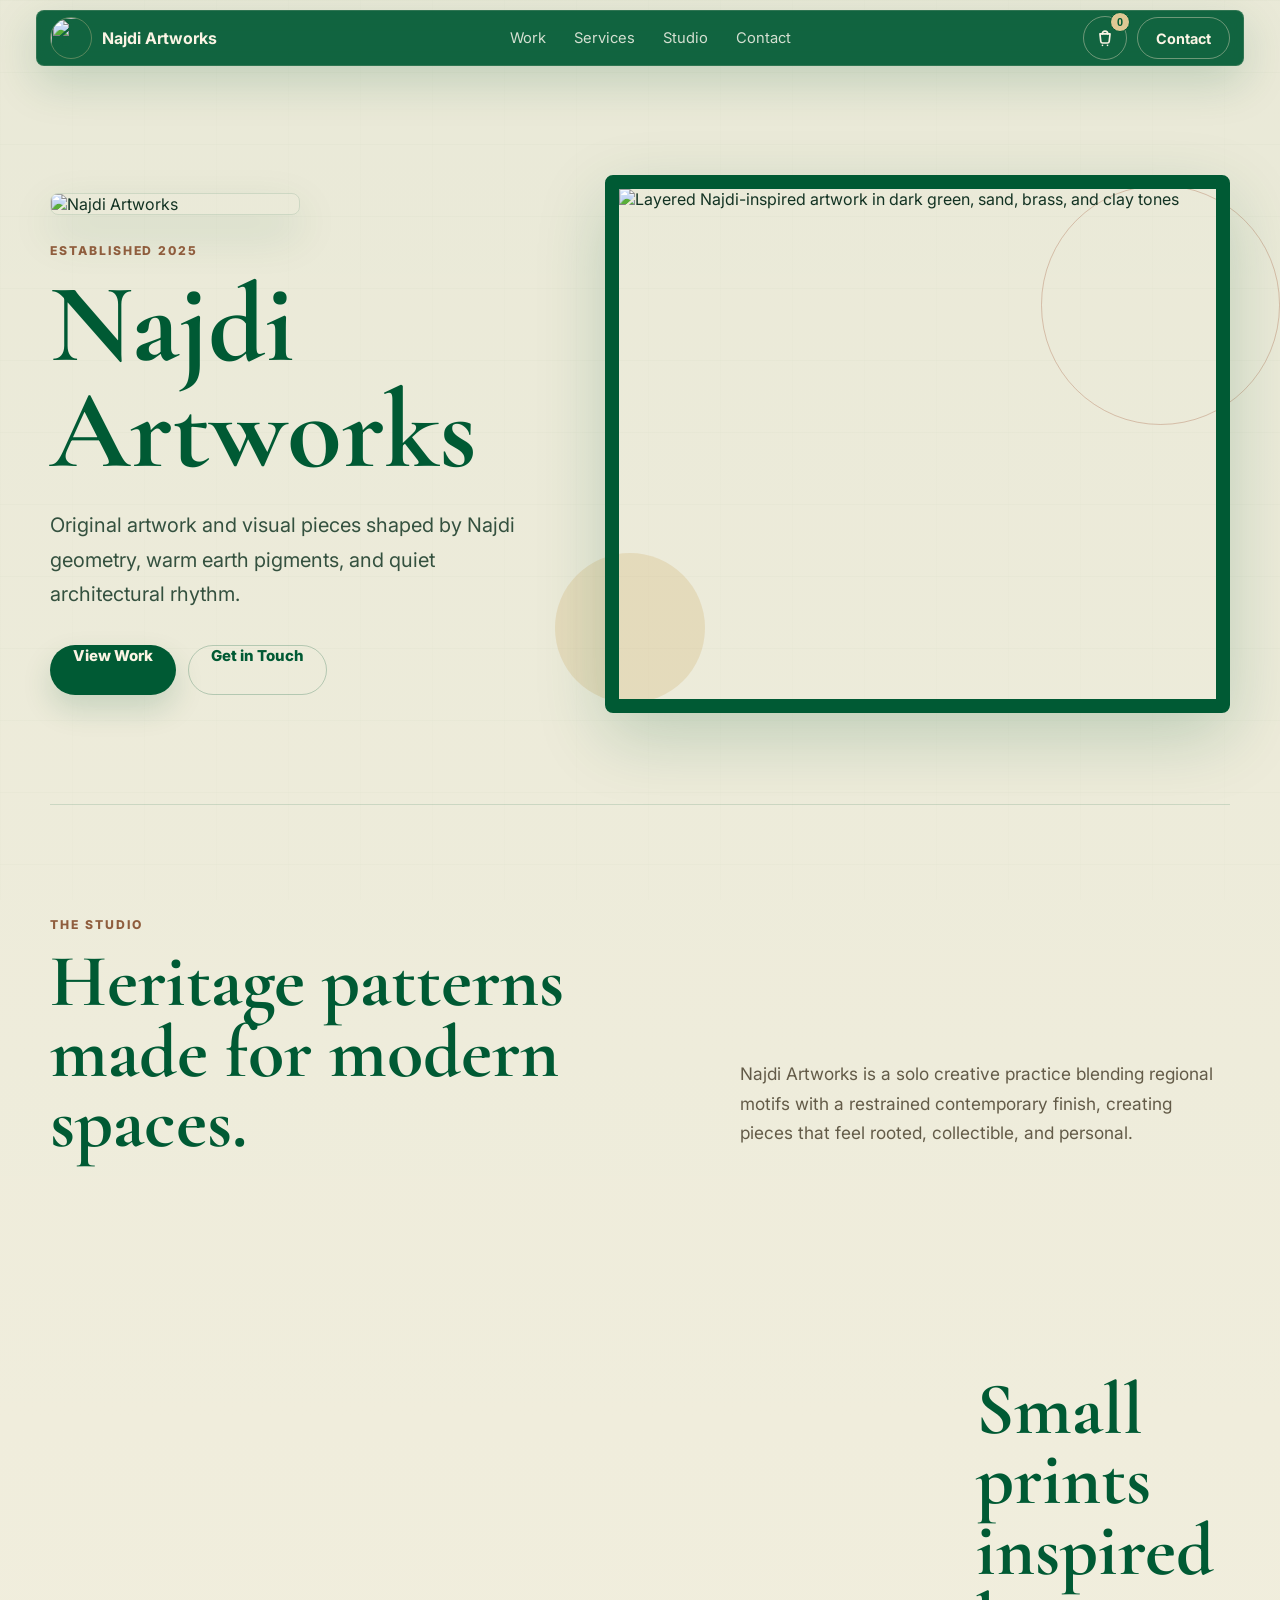
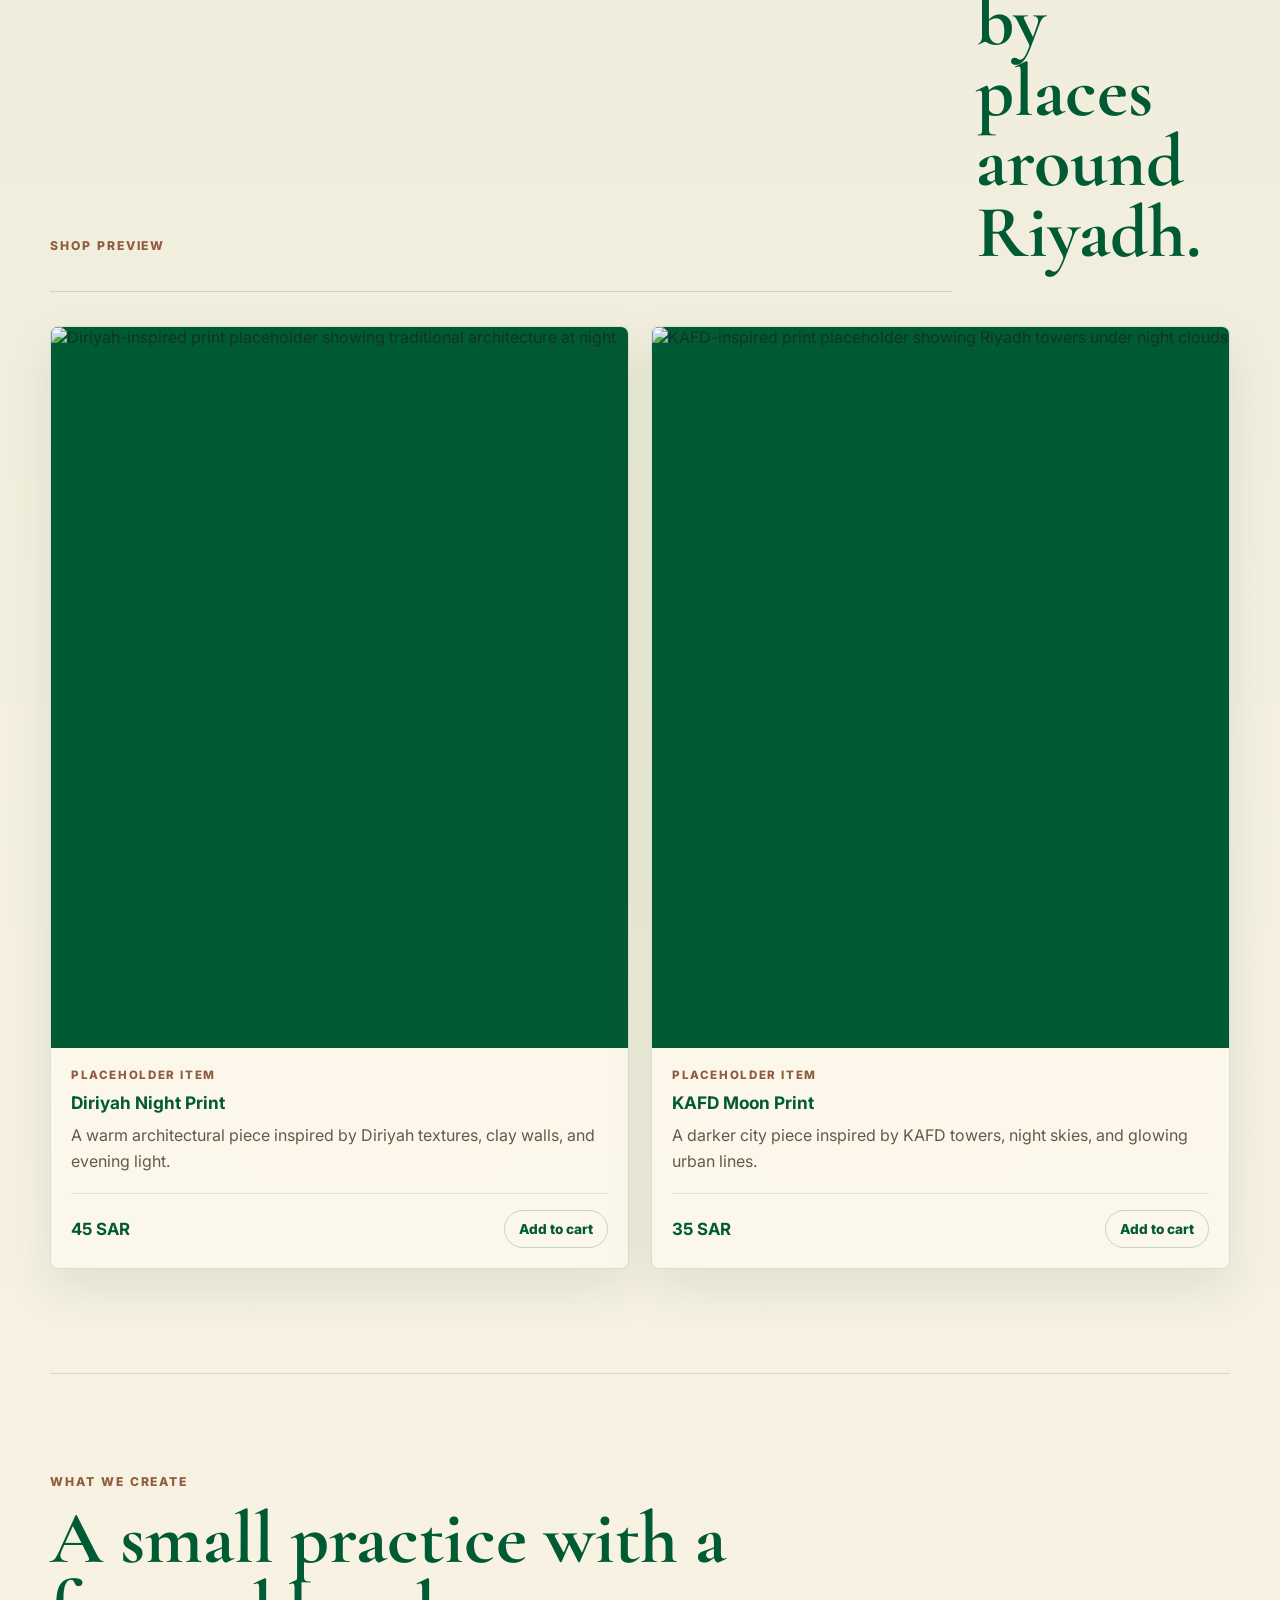
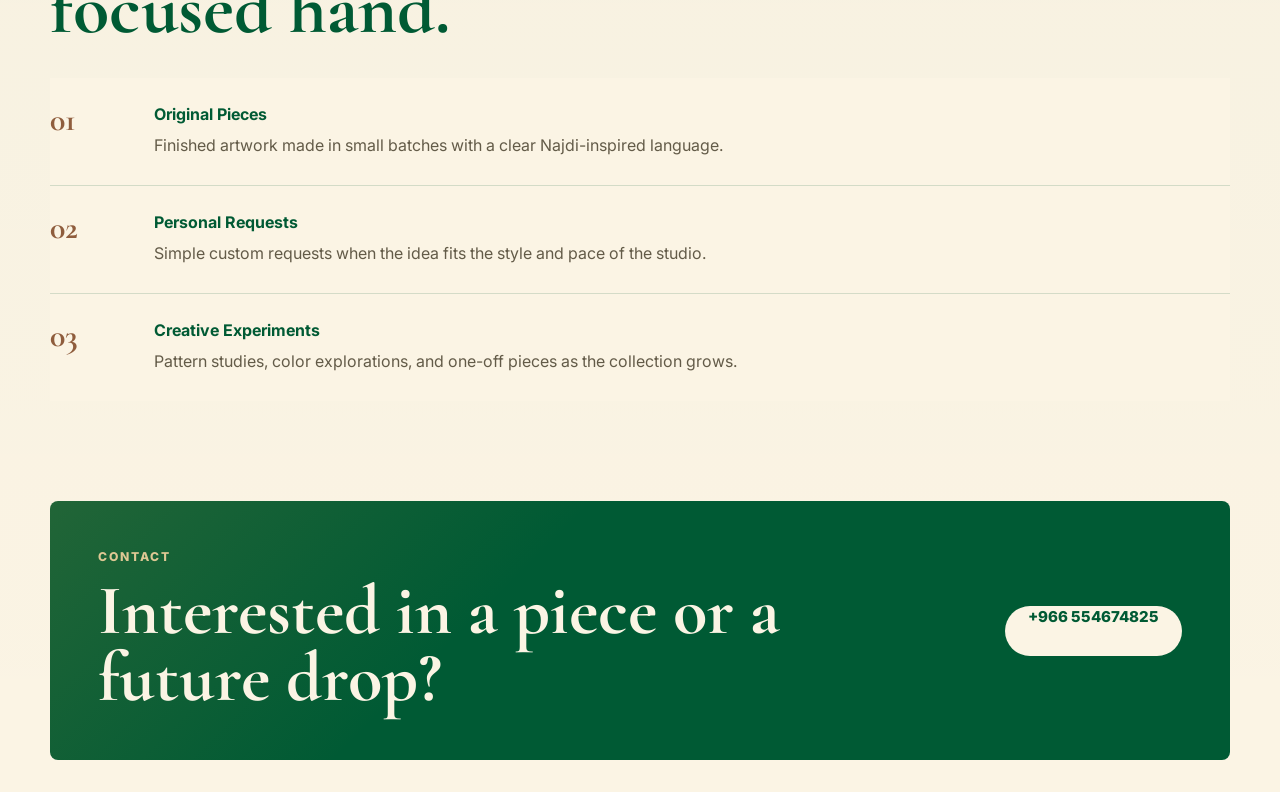
==== index.html @ 3f3e4f2d "Add files via upload" ====
<!DOCTYPE html>
<html lang="en">
  <head>
    <meta charset="UTF-8" />
    <meta name="viewport" content="width=device-width, initial-scale=1.0" />
    <title>Najdi Artworks | Contemporary Najdi-Inspired Art</title>
    <meta
      name="description"
      content="Najdi Artworks creates contemporary art, wall pieces, and custom visual work inspired by Najdi heritage, pattern, and material craft."
    />
    <link rel="preconnect" href="https://fonts.googleapis.com" />
    <link rel="preconnect" href="https://fonts.gstatic.com" crossorigin />
    <link
      href="https://fonts.googleapis.com/css2?family=Cormorant+Garamond:wght@600;700&family=Inter:wght@400;500;600;700&display=swap"
      rel="stylesheet"
    />
    <link rel="stylesheet" href="styles.css" />
  </head>
  <body>
    <header class="site-header">
      <a class="brand" href="#" aria-label="Najdi Artworks home">
        <img class="brand-logo" src="najdi-logo.png" alt="" aria-hidden="true" />
        <span>Najdi Artworks</span>
      </a>
      <nav class="nav-links" aria-label="Main navigation">
        <a href="#work">Work</a>
        <a href="#services">Services</a>
        <a href="#studio">Studio</a>
        <a href="#contact">Contact</a>
      </nav>
      <div class="header-controls">
        <button class="cart-button" type="button" aria-label="Open shopping cart" aria-expanded="false">
          <svg aria-hidden="true" viewBox="0 0 24 24">
            <path d="M6.5 7.5h11l-.9 8.2a2 2 0 0 1-2 1.8H9.4a2 2 0 0 1-2-1.8L6.5 7.5Z" />
            <path d="M9 7.5a3 3 0 0 1 6 0" />
            <path d="M9.2 20h.1" />
            <path d="M14.7 20h.1" />
          </svg>
          <span class="cart-count" aria-live="polite">0</span>
        </button>
        <a class="header-action" href="#contact">Contact</a>
      </div>
    </header>

    <aside class="cart-popover" aria-label="Shopping cart" aria-hidden="true">
      <div class="cart-head">
        <div>
          <p class="cart-kicker">Your cart</p>
          <h2>Shopping Cart</h2>
        </div>
        <button class="cart-close" type="button" aria-label="Close shopping cart">x</button>
      </div>
      <div class="cart-items" aria-live="polite">
        <p class="cart-empty">Your cart is empty.</p>
      </div>
      <div class="cart-summary">
        <span>Total</span>
        <strong class="cart-total">0 SAR</strong>
      </div>
      <button class="cart-clear" type="button">Clear cart</button>
      <a class="checkout-button" href="#contact">Checkout request</a>
    </aside>

    <main>
      <section class="hero" aria-labelledby="hero-title">
        <div class="hero-copy">
          <img class="hero-logo" src="najdi-logo.png" alt="Najdi Artworks" />
          <p class="eyebrow">Established 2025</p>
          <h1 id="hero-title">Najdi Artworks</h1>
          <p class="hero-lede">
            Original artwork and visual pieces shaped by Najdi geometry, warm
            earth pigments, and quiet architectural rhythm.
          </p>
          <div class="hero-actions" aria-label="Primary actions">
            <a class="button button-primary" href="#work">View Work</a>
            <a class="button button-secondary" href="#contact">Get in Touch</a>
          </div>
        </div>
        <div class="hero-media" aria-label="Najdi Artworks visual preview">
          <img
            src="najdi-artworks-hero.png"
            alt="Layered Najdi-inspired artwork in dark green, sand, brass, and clay tones"
          />
        </div>
      </section>

      <section class="intro-band" id="studio" aria-labelledby="studio-title">
        <div class="section-kicker">The studio</div>
        <div class="intro-grid">
          <h2 id="studio-title">Heritage patterns made for modern spaces.</h2>
          <p>
            Najdi Artworks is a solo creative practice blending regional motifs
            with a restrained contemporary finish, creating pieces that feel
            rooted, collectible, and personal.
          </p>
        </div>
      </section>

      <section class="work-section" id="work" aria-labelledby="work-title">
        <div class="section-heading">
          <p class="eyebrow">Shop preview</p>
          <h2 id="work-title">Small prints inspired by places around Riyadh.</h2>
        </div>
        <div class="product-grid">
          <article class="product-card">
            <img
              src="diriyah-print.jpg"
              alt="Diriyah-inspired print placeholder showing traditional architecture at night"
            />
            <div class="product-info">
              <p class="product-tag">Placeholder item</p>
              <h3>Diriyah Night Print</h3>
              <p>A warm architectural piece inspired by Diriyah textures, clay walls, and evening light.</p>
              <div class="product-footer">
                <strong>45 SAR</strong>
                <button
                  type="button"
                  data-cart-add
                  data-name="Diriyah Night Print"
                  data-price="45"
                >
                  Add to cart
                </button>
              </div>
            </div>
          </article>
          <article class="product-card">
            <img
              src="kafd-print.jpg"
              alt="KAFD-inspired print placeholder showing Riyadh towers under night clouds"
            />
            <div class="product-info">
              <p class="product-tag">Placeholder item</p>
              <h3>KAFD Moon Print</h3>
              <p>A darker city piece inspired by KAFD towers, night skies, and glowing urban lines.</p>
              <div class="product-footer">
                <strong>35 SAR</strong>
                <button
                  type="button"
                  data-cart-add
                  data-name="KAFD Moon Print"
                  data-price="35"
                >
                  Add to cart
                </button>
              </div>
            </div>
          </article>
        </div>
      </section>

      <section class="services-section" id="services" aria-labelledby="services-title">
        <div class="section-heading compact">
          <p class="eyebrow">What we create</p>
          <h2 id="services-title">A small practice with a focused hand.</h2>
        </div>
        <div class="service-list">
          <article class="service-item">
            <span>01</span>
            <div>
              <h3>Original Pieces</h3>
              <p>Finished artwork made in small batches with a clear Najdi-inspired language.</p>
            </div>
          </article>
          <article class="service-item">
            <span>02</span>
            <div>
              <h3>Personal Requests</h3>
              <p>Simple custom requests when the idea fits the style and pace of the studio.</p>
            </div>
          </article>
          <article class="service-item">
            <span>03</span>
            <div>
              <h3>Creative Experiments</h3>
              <p>Pattern studies, color explorations, and one-off pieces as the collection grows.</p>
            </div>
          </article>
        </div>
      </section>

      <section class="contact-band" id="contact" aria-labelledby="contact-title">
        <div>
          <p class="eyebrow">Contact</p>
          <h2 id="contact-title">Interested in a piece or a future drop?</h2>
        </div>
        <a class="button button-primary light" href="tel:+966554674825">
          +966 554674825
        </a>
      </section>
    </main>
    <script src="script.js"></script>
  </body>
</html>
---- styles.css ----
:root {
  --green-950: #005a34;
  --green-900: #00653b;
  --green-800: #087045;
  --sand-50: #fbf4e4;
  --sand-100: #ead8ae;
  --sand-200: #d6bd83;
  --clay: #8f5d3d;
  --brass: #dec894;
  --ink: #133323;
  --muted: #635b48;
  --white: #fffaf0;
  --shadow: 0 24px 70px rgba(0, 90, 52, 0.2);
  --radius: 8px;
  color-scheme: light;
}

* {
  box-sizing: border-box;
}

html {
  scroll-behavior: smooth;
}

body {
  margin: 0;
  min-width: 320px;
  overflow-x: clip;
  background:
    linear-gradient(180deg, rgba(0, 90, 52, 0.07), rgba(0, 90, 52, 0)),
    var(--sand-50);
  color: var(--ink);
  font-family: Inter, Arial, sans-serif;
}

body::before {
  content: "";
  position: fixed;
  inset: 0;
  z-index: -1;
  pointer-events: none;
  opacity: 0.28;
  background-image:
    linear-gradient(rgba(0, 90, 52, 0.06) 1px, transparent 1px),
    linear-gradient(90deg, rgba(0, 90, 52, 0.04) 1px, transparent 1px);
  background-size: 72px 72px;
}

img {
  display: block;
  max-width: 100%;
}

a {
  color: inherit;
  text-decoration: none;
}

.site-header {
  position: sticky;
  top: 0;
  z-index: 20;
  display: grid;
  grid-template-columns: auto 1fr auto;
  align-items: center;
  gap: 24px;
  width: min(1180px, calc(100% - 40px));
  min-height: 76px;
  margin: 0 auto;
  color: var(--sand-50);
}

.site-header::before {
  content: "";
  position: absolute;
  inset: 10px -14px;
  z-index: -1;
  border: 1px solid rgba(239, 225, 197, 0.14);
  border-radius: var(--radius);
  background: rgba(0, 90, 52, 0.93);
  box-shadow: 0 16px 46px rgba(0, 90, 52, 0.18);
  backdrop-filter: blur(16px);
}

.brand,
.nav-links,
.hero-actions,
.contact-band,
.header-action,
.header-controls,
.cart-button {
  display: flex;
  align-items: center;
}

.brand {
  gap: 10px;
  font-weight: 700;
  white-space: nowrap;
}

.brand-logo {
  width: 42px;
  height: 42px;
  object-fit: cover;
  border: 1px solid rgba(222, 200, 148, 0.36);
  border-radius: 50%;
}

.nav-links {
  justify-content: center;
  gap: 28px;
  font-size: 0.92rem;
  color: rgba(255, 250, 240, 0.82);
}

.nav-links a,
.header-action,
.button,
.cart-button,
.product-footer button,
.cart-close,
.checkout-button,
.quantity-button {
  transition:
    transform 180ms ease,
    background 180ms ease,
    color 180ms ease,
    border-color 180ms ease;
}

.nav-links a:hover {
  color: var(--white);
}

.header-action {
  justify-content: center;
  min-height: 42px;
  padding: 0 18px;
  border: 1px solid rgba(239, 225, 197, 0.42);
  border-radius: 999px;
  color: var(--sand-50);
  font-size: 0.9rem;
  font-weight: 700;
}

.header-action:hover {
  transform: translateY(-1px);
  background: var(--sand-50);
  color: var(--green-950);
}

.header-controls {
  justify-content: flex-end;
  gap: 10px;
}

.cart-button {
  position: relative;
  justify-content: center;
  width: 44px;
  height: 44px;
  border: 1px solid rgba(239, 225, 197, 0.42);
  border-radius: 50%;
  background: transparent;
  color: var(--sand-50);
  cursor: pointer;
}

.cart-button:hover,
.cart-button[aria-expanded="true"] {
  transform: translateY(-1px);
  background: var(--sand-50);
  color: var(--green-950);
}

.cart-button svg {
  width: 22px;
  height: 22px;
  fill: none;
  stroke: currentColor;
  stroke-linecap: round;
  stroke-linejoin: round;
  stroke-width: 1.8;
}

.cart-count {
  position: absolute;
  right: -4px;
  top: -5px;
  display: grid;
  min-width: 20px;
  height: 20px;
  place-items: center;
  padding: 0 5px;
  border: 1px solid var(--green-950);
  border-radius: 999px;
  background: var(--brass);
  color: var(--green-950);
  font-size: 0.68rem;
  font-weight: 900;
  line-height: 1;
}

.cart-popover {
  position: fixed;
  top: 86px;
  right: max(18px, calc((100vw - 1180px) / 2));
  z-index: 30;
  width: min(380px, calc(100vw - 28px));
  max-height: calc(100svh - 112px);
  overflow: auto;
  padding: 18px;
  border: 1px solid rgba(0, 90, 52, 0.18);
  border-radius: var(--radius);
  background: rgba(255, 250, 240, 0.98);
  box-shadow: 0 28px 70px rgba(0, 90, 52, 0.24);
  opacity: 0;
  pointer-events: none;
  transform: translateY(-10px);
  transition:
    opacity 180ms ease,
    transform 180ms ease;
}

.cart-popover.is-open {
  opacity: 1;
  pointer-events: auto;
  transform: translateY(0);
}

.cart-head,
.cart-summary,
.cart-line,
.cart-line-controls {
  display: flex;
  align-items: center;
}

.cart-head {
  justify-content: space-between;
  gap: 16px;
  margin-bottom: 16px;
}

.cart-kicker {
  margin-bottom: 4px;
  color: var(--clay);
  font-size: 0.7rem;
  font-weight: 800;
  letter-spacing: 0.14em;
  text-transform: uppercase;
}

.cart-head h2 {
  font-size: 1.85rem;
}

.cart-close {
  display: grid;
  width: 38px;
  height: 38px;
  place-items: center;
  border: 1px solid rgba(0, 90, 52, 0.18);
  border-radius: 50%;
  background: transparent;
  color: var(--green-950);
  cursor: pointer;
  font-size: 1.4rem;
  line-height: 1;
}

.cart-close:hover {
  background: var(--green-950);
  color: var(--sand-50);
}

.cart-items {
  display: grid;
  gap: 12px;
  min-height: 70px;
}

.cart-empty {
  margin: 0;
  padding: 18px;
  border: 1px dashed rgba(0, 90, 52, 0.24);
  border-radius: var(--radius);
  color: var(--muted);
  text-align: center;
}

.cart-line {
  justify-content: space-between;
  gap: 14px;
  padding: 12px 0;
  border-bottom: 1px solid rgba(0, 90, 52, 0.12);
}

.cart-line h3 {
  margin: 0 0 4px;
  font-size: 0.95rem;
}

.cart-line p {
  margin: 0;
  color: var(--muted);
  font-size: 0.84rem;
}

.cart-line-controls {
  flex: 0 0 auto;
  gap: 8px;
}

.quantity-button {
  display: grid;
  width: 30px;
  height: 30px;
  place-items: center;
  border: 1px solid rgba(0, 90, 52, 0.22);
  border-radius: 50%;
  background: transparent;
  color: var(--green-950);
  cursor: pointer;
  font-weight: 900;
}

.quantity-button:hover {
  background: var(--green-950);
  color: var(--sand-50);
}

.cart-quantity {
  min-width: 18px;
  color: var(--green-950);
  font-weight: 800;
  text-align: center;
}

.cart-summary {
  justify-content: space-between;
  margin-top: 16px;
  padding-top: 16px;
  border-top: 1px solid rgba(0, 90, 52, 0.18);
  color: var(--green-950);
  font-weight: 800;
}

.checkout-button {
  display: flex;
  align-items: center;
  justify-content: center;
  min-height: 46px;
  margin-top: 14px;
  border-radius: 999px;
  background: var(--green-950);
  color: var(--sand-50);
  font-size: 0.92rem;
  font-weight: 900;
}

.cart-clear {
  width: 100%;
  min-height: 40px;
  margin-top: 12px;
  border: 1px solid rgba(0, 90, 52, 0.18);
  border-radius: 999px;
  background: transparent;
  color: var(--green-950);
  cursor: pointer;
  font-family: inherit;
  font-size: 0.86rem;
  font-weight: 800;
}

.cart-clear:hover {
  background: rgba(0, 90, 52, 0.07);
}

.checkout-button:hover {
  background: var(--green-800);
  transform: translateY(-1px);
}

.hero {
  display: grid;
  grid-template-columns: minmax(0, 0.88fr) minmax(360px, 1.12fr);
  align-items: center;
  gap: clamp(32px, 5vw, 72px);
  width: min(1180px, calc(100% - 40px));
  min-height: calc(100svh - 96px);
  margin: -76px auto 0;
  padding: 124px 0 40px;
}

.hero-copy {
  min-width: 0;
  max-width: 600px;
}

.eyebrow,
.section-kicker {
  margin: 0 0 14px;
  color: var(--clay);
  font-size: 0.76rem;
  font-weight: 800;
  letter-spacing: 0.16em;
  text-transform: uppercase;
}

h1,
h2,
h3,
p {
  margin-top: 0;
}

h1,
h2 {
  font-family: "Cormorant Garamond", Georgia, serif;
  font-weight: 700;
  line-height: 0.95;
}

h1 {
  max-width: 8.6ch;
  margin-bottom: 24px;
  color: var(--green-950);
  font-size: clamp(4rem, 9.2vw, 7rem);
}

.hero-logo {
  width: min(250px, 68vw);
  height: auto;
  margin: 0 0 28px;
  border: 1px solid rgba(0, 90, 52, 0.12);
  border-radius: var(--radius);
  box-shadow: 0 18px 46px rgba(0, 90, 52, 0.14);
}

h2 {
  margin-bottom: 0;
  color: var(--green-950);
  font-size: clamp(2.5rem, 5.8vw, 5.25rem);
}

h3 {
  color: var(--green-950);
  font-size: 1rem;
  line-height: 1.25;
}

.hero-lede {
  max-width: 560px;
  margin-bottom: 34px;
  color: #34513f;
  font-size: clamp(1.05rem, 2.1vw, 1.25rem);
  line-height: 1.72;
}

.hero-actions {
  flex-wrap: wrap;
  gap: 12px;
}

.button {
  justify-content: center;
  min-height: 50px;
  padding: 0 22px;
  border: 1px solid transparent;
  border-radius: 999px;
  font-size: 0.94rem;
  font-weight: 800;
}

.button:hover {
  transform: translateY(-2px);
}

.button-primary {
  background: var(--green-950);
  color: var(--sand-50);
  box-shadow: 0 14px 30px rgba(0, 90, 52, 0.16);
}

.button-primary:hover {
  background: var(--green-800);
}

.button-secondary {
  border-color: rgba(0, 90, 52, 0.24);
  color: var(--green-950);
}

.button-secondary:hover {
  border-color: var(--green-950);
  background: rgba(0, 90, 52, 0.06);
}

.button.light {
  background: var(--sand-50);
  color: var(--green-950);
  box-shadow: none;
}

.hero-media {
  position: relative;
  isolation: isolate;
}

.hero-media::before,
.hero-media::after {
  content: "";
  position: absolute;
  z-index: -1;
  border-radius: 50%;
}

.hero-media::before {
  width: 38%;
  aspect-ratio: 1;
  right: -8%;
  top: 2%;
  border: 1px solid rgba(166, 95, 62, 0.32);
}

.hero-media::after {
  width: 24%;
  aspect-ratio: 1;
  left: -8%;
  bottom: 2%;
  background: rgba(197, 154, 69, 0.2);
}

.hero-media img {
  width: 100%;
  aspect-ratio: 1.16;
  object-fit: cover;
  border: 14px solid var(--green-950);
  border-radius: var(--radius);
  box-shadow: var(--shadow);
}

.intro-band,
.work-section,
.services-section,
.contact-band {
  width: min(1180px, calc(100% - 40px));
  margin-inline: auto;
}

.intro-band {
  padding: clamp(56px, 9vw, 112px) 0;
  border-top: 1px solid rgba(0, 90, 52, 0.14);
}

.intro-grid {
  display: grid;
  grid-template-columns: minmax(0, 0.95fr) minmax(280px, 0.75fr);
  gap: clamp(28px, 6vw, 70px);
  align-items: end;
}

.intro-grid p,
.service-item p,
.work-card p {
  color: var(--muted);
  line-height: 1.7;
}

.intro-grid p {
  margin-bottom: 10px;
  font-size: 1.08rem;
}

.work-section {
  padding: clamp(56px, 9vw, 104px) 0;
}

.section-heading {
  display: grid;
  grid-template-columns: minmax(0, 0.78fr) minmax(230px, 0.22fr);
  gap: 24px;
  align-items: end;
  margin-bottom: 34px;
}

.section-heading::after {
  content: "";
  width: 100%;
  height: 1px;
  background: rgba(0, 90, 52, 0.16);
}

.section-heading.compact {
  display: block;
  max-width: 760px;
}

.section-heading.compact::after {
  display: none;
}

.work-grid,
.product-grid {
  display: grid;
  grid-template-columns: repeat(3, minmax(0, 1fr));
  gap: 18px;
}

.product-grid {
  grid-template-columns: repeat(2, minmax(0, 1fr));
  gap: 22px;
}

.work-card {
  min-height: 360px;
  padding: 18px;
  border: 1px solid rgba(0, 90, 52, 0.13);
  border-radius: var(--radius);
  background: rgba(255, 250, 240, 0.55);
}

.product-card {
  overflow: hidden;
  border: 1px solid rgba(0, 90, 52, 0.15);
  border-radius: var(--radius);
  background: rgba(255, 250, 240, 0.68);
  box-shadow: 0 18px 48px rgba(0, 90, 52, 0.1);
}

.product-card img {
  width: 100%;
  aspect-ratio: 4 / 5;
  object-fit: cover;
  background: var(--green-950);
}

.product-info {
  padding: 20px;
}

.product-tag {
  margin-bottom: 10px;
  color: var(--clay);
  font-size: 0.72rem;
  font-weight: 800;
  letter-spacing: 0.14em;
  text-transform: uppercase;
}

.product-info h3 {
  margin-bottom: 8px;
  font-size: 1.08rem;
}

.product-info p:not(.product-tag) {
  margin-bottom: 18px;
  color: var(--muted);
  line-height: 1.65;
}

.product-footer {
  display: flex;
  align-items: center;
  justify-content: space-between;
  gap: 14px;
  padding-top: 16px;
  border-top: 1px solid rgba(0, 90, 52, 0.12);
}

.product-footer strong {
  color: var(--green-950);
  font-size: 1.05rem;
}

.product-footer button {
  display: inline-flex;
  align-items: center;
  justify-content: center;
  min-height: 38px;
  padding: 0 14px;
  border: 1px solid rgba(0, 90, 52, 0.22);
  border-radius: 999px;
  background: transparent;
  color: var(--green-950);
  cursor: pointer;
  font-family: inherit;
  font-size: 0.85rem;
  font-weight: 800;
}

.product-footer button:hover {
  background: var(--green-950);
  color: var(--sand-50);
}

.pattern {
  width: 100%;
  aspect-ratio: 1.15;
  margin-bottom: 22px;
  overflow: hidden;
  border-radius: calc(var(--radius) - 2px);
  background-color: var(--green-950);
}

.pattern-arches {
  background-image:
    radial-gradient(circle at 50% 100%, transparent 32%, var(--sand-100) 33% 36%, transparent 37%),
    radial-gradient(circle at 50% 100%, transparent 54%, rgba(197, 154, 69, 0.75) 55% 58%, transparent 59%),
    linear-gradient(90deg, rgba(255, 250, 240, 0.08) 1px, transparent 1px);
  background-size: 96px 100%, 96px 100%, 24px 100%;
}

.pattern-weave {
  background:
    linear-gradient(135deg, transparent 38%, rgba(248, 240, 222, 0.82) 39% 43%, transparent 44%),
    linear-gradient(45deg, transparent 38%, rgba(197, 154, 69, 0.68) 39% 43%, transparent 44%),
    linear-gradient(90deg, rgba(166, 95, 62, 0.78), rgba(9, 35, 26, 0.95));
  background-size: 42px 42px, 42px 42px, 100% 100%;
}

.pattern-sun {
  background:
    radial-gradient(circle at 50% 48%, var(--brass) 0 14%, transparent 15%),
    repeating-conic-gradient(from 0deg, rgba(248, 240, 222, 0.85) 0 5deg, transparent 5deg 16deg),
    radial-gradient(circle at 50% 50%, var(--green-800), var(--green-950) 68%);
}

.work-card h3,
.service-item h3 {
  margin-bottom: 8px;
}

.work-card p,
.service-item p {
  margin-bottom: 0;
}

.services-section {
  padding: clamp(56px, 9vw, 100px) 0;
  border-top: 1px solid rgba(0, 90, 52, 0.14);
}

.service-list {
  display: grid;
  gap: 1px;
  margin-top: 34px;
  background: rgba(0, 90, 52, 0.15);
}

.service-item {
  display: grid;
  grid-template-columns: 80px minmax(0, 1fr);
  gap: 24px;
  align-items: start;
  padding: 26px 0;
  background: var(--sand-50);
}

.service-item span {
  color: var(--clay);
  font-family: "Cormorant Garamond", Georgia, serif;
  font-size: 2rem;
  font-weight: 700;
  line-height: 1;
}

.contact-band {
  justify-content: space-between;
  gap: 28px;
  margin-bottom: 32px;
  padding: clamp(28px, 5vw, 48px);
  border-radius: var(--radius);
  background:
    linear-gradient(135deg, rgba(197, 154, 69, 0.17), transparent 38%),
    var(--green-950);
  color: var(--sand-50);
}

.contact-band h2 {
  max-width: 750px;
  color: var(--sand-50);
  font-size: clamp(2.4rem, 5.5vw, 5rem);
}

.contact-band .eyebrow {
  color: var(--brass);
}

@media (max-width: 900px) {
  .site-header {
    grid-template-columns: minmax(0, 1fr) auto;
    width: min(100% - 28px, 680px);
    min-height: 68px;
  }

  .site-header::before {
    inset: 8px -8px;
  }

  .nav-links {
    display: none;
  }

  .hero {
    grid-template-columns: minmax(0, 1fr);
    width: min(100% - 28px, 680px);
    min-height: auto;
    margin-top: -68px;
    padding: 116px 0 28px;
  }

  h1 {
    max-width: 8.6ch;
    font-size: clamp(3.4rem, 17vw, 5.8rem);
  }

  .hero-media {
    order: -1;
  }

  .hero-media img {
    border-width: 10px;
  }

  .intro-band,
  .work-section,
  .services-section,
  .contact-band {
    width: min(100% - 28px, 680px);
  }

  .intro-grid,
  .section-heading,
  .work-grid,
  .product-grid {
    grid-template-columns: 1fr;
  }

  .section-heading::after {
    display: none;
  }

  .work-card {
    min-height: auto;
  }

  .pattern {
    aspect-ratio: 1.8;
  }

  .contact-band {
    align-items: flex-start;
    flex-direction: column;
  }
}

@media (max-width: 520px) {
  .site-header {
    gap: 12px;
  }

  .brand {
    min-width: 0;
    font-size: 0.94rem;
  }

  .brand span:last-child {
    overflow: hidden;
    text-overflow: ellipsis;
  }

  .brand-mark {
    flex: 0 0 auto;
  }

  .header-action {
    display: none;
  }

  .cart-button {
    width: 40px;
    height: 40px;
  }

  .cart-popover {
    top: 76px;
    right: 14px;
  }

  .product-footer {
    align-items: flex-start;
    flex-direction: column;
  }

  .product-footer button {
    width: 100%;
  }

  .header-action {
    min-height: 38px;
    padding-inline: 14px;
    font-size: 0.82rem;
  }

  .hero-actions,
  .button {
    width: 100%;
  }

  .service-item {
    grid-template-columns: 48px minmax(0, 1fr);
    gap: 14px;
  }
}
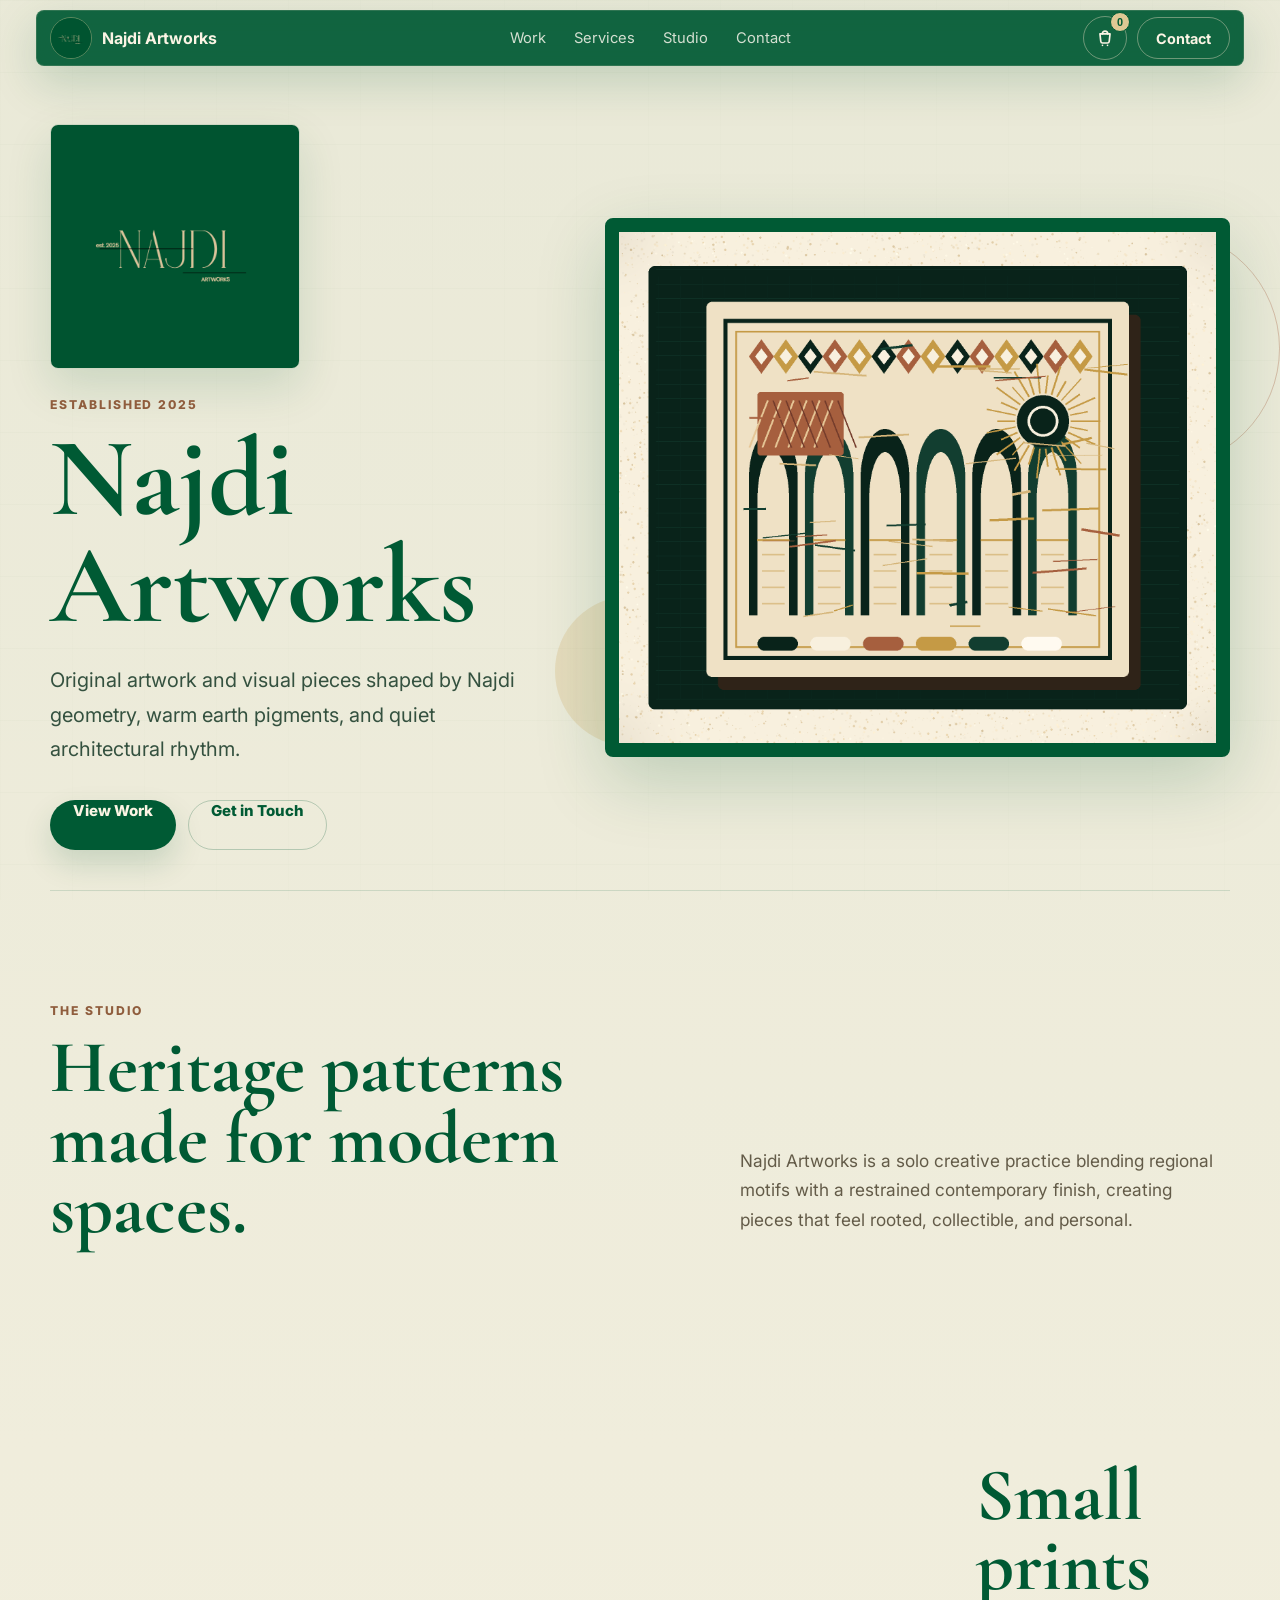
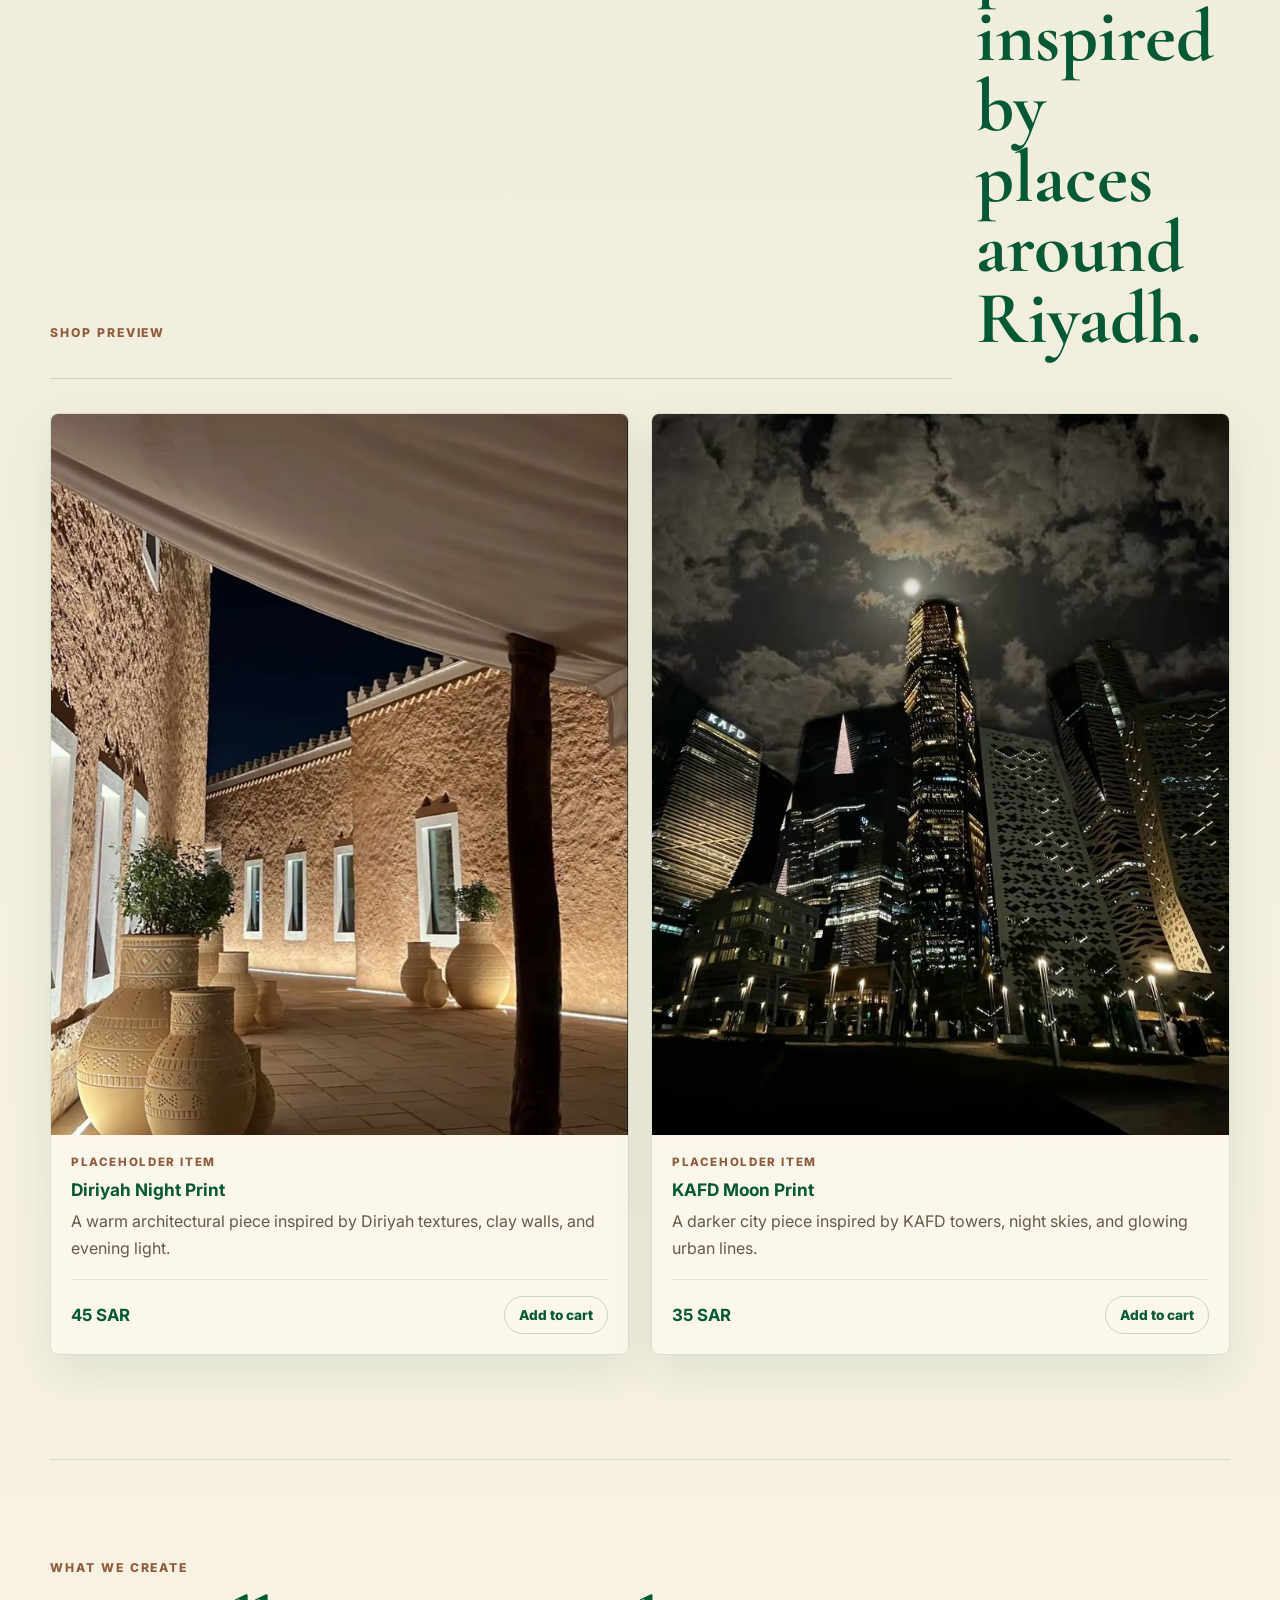
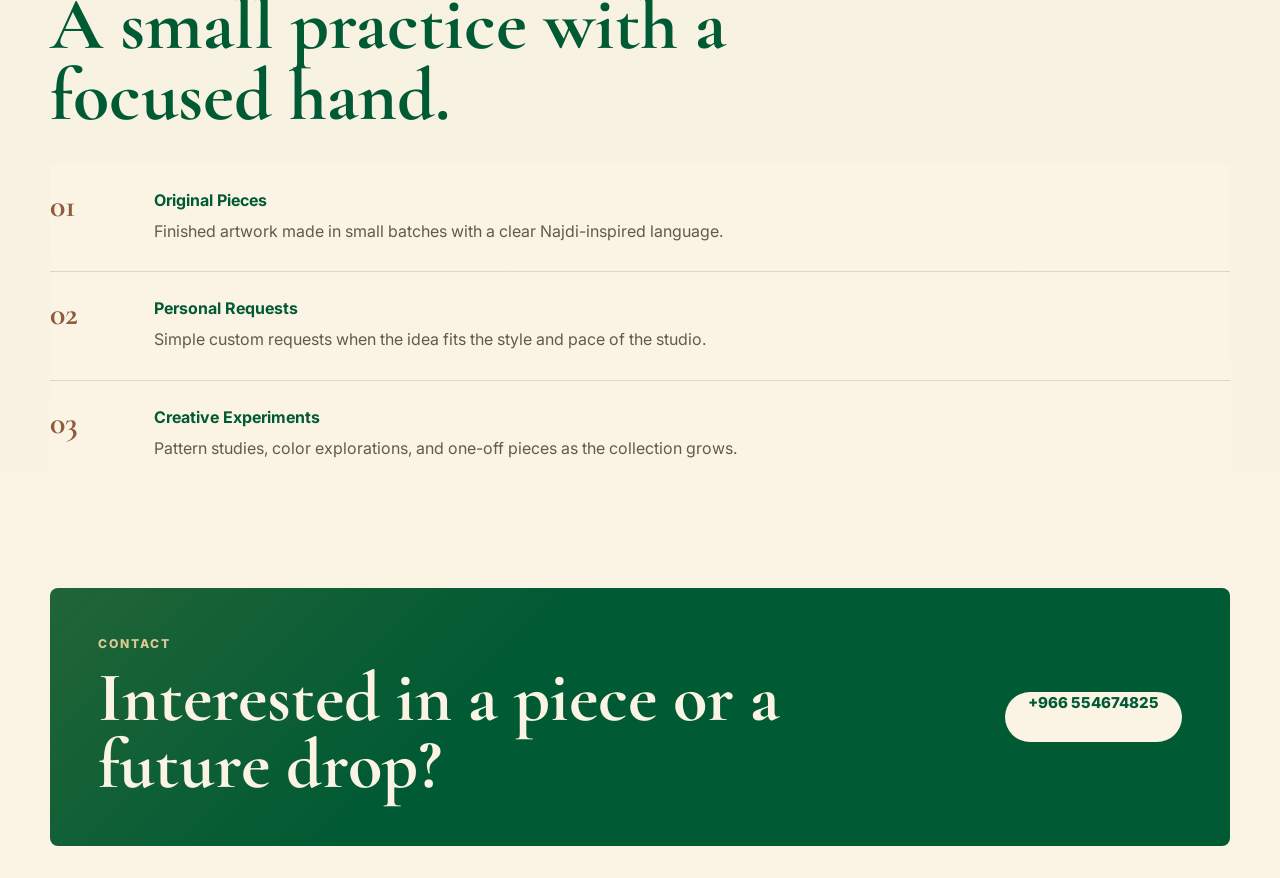
==== commit e9855e2f: "Add files via upload" ====
--- a/index.html
+++ b/index.html
@@ -1,4 +1,4 @@
-<!DOCTYPE html>
+﻿<!DOCTYPE html>
 <html lang="en">
   <head>
     <meta charset="UTF-8" />
@@ -58,7 +58,7 @@
         <strong class="cart-total">0 SAR</strong>
       </div>
       <button class="cart-clear" type="button">Clear cart</button>
-      <a class="checkout-button" href="#contact">Checkout request</a>
+      <a class="checkout-button" href="https://wa.me/966554674825" target="_blank" rel="noopener">Order via WhatsApp</a>
     </aside>
 
     <main>
@@ -184,7 +184,12 @@
           <p class="eyebrow">Contact</p>
           <h2 id="contact-title">Interested in a piece or a future drop?</h2>
         </div>
-        <a class="button button-primary light" href="tel:+966554674825">
+        <a
+          class="button button-primary light"
+          href="https://wa.me/966554674825?text=Hello%20Najdi%20Artworks%2C%20I%20would%20like%20to%20ask%20about%20your%20artwork."
+          target="_blank"
+          rel="noopener"
+        >
           +966 554674825
         </a>
       </section>
@@ -192,3 +197,5 @@
     <script src="script.js"></script>
   </body>
 </html>
+
+
